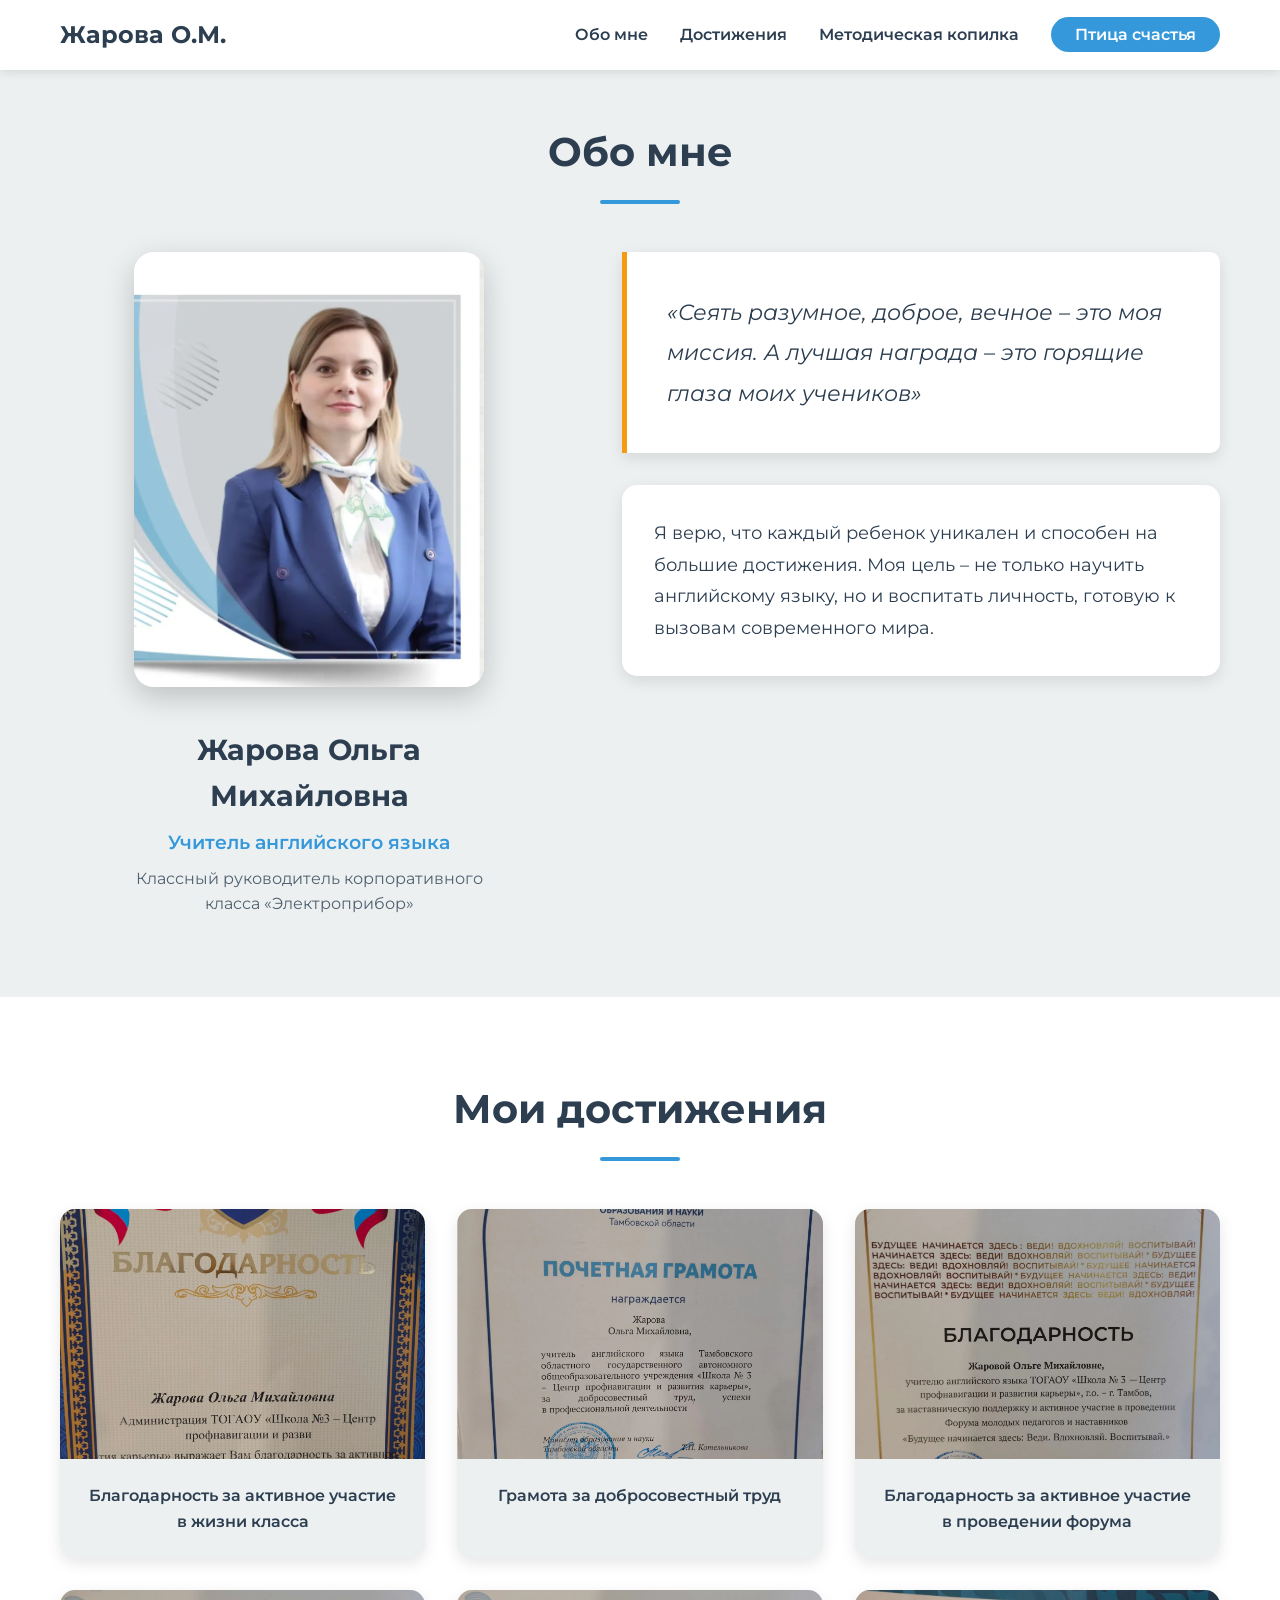
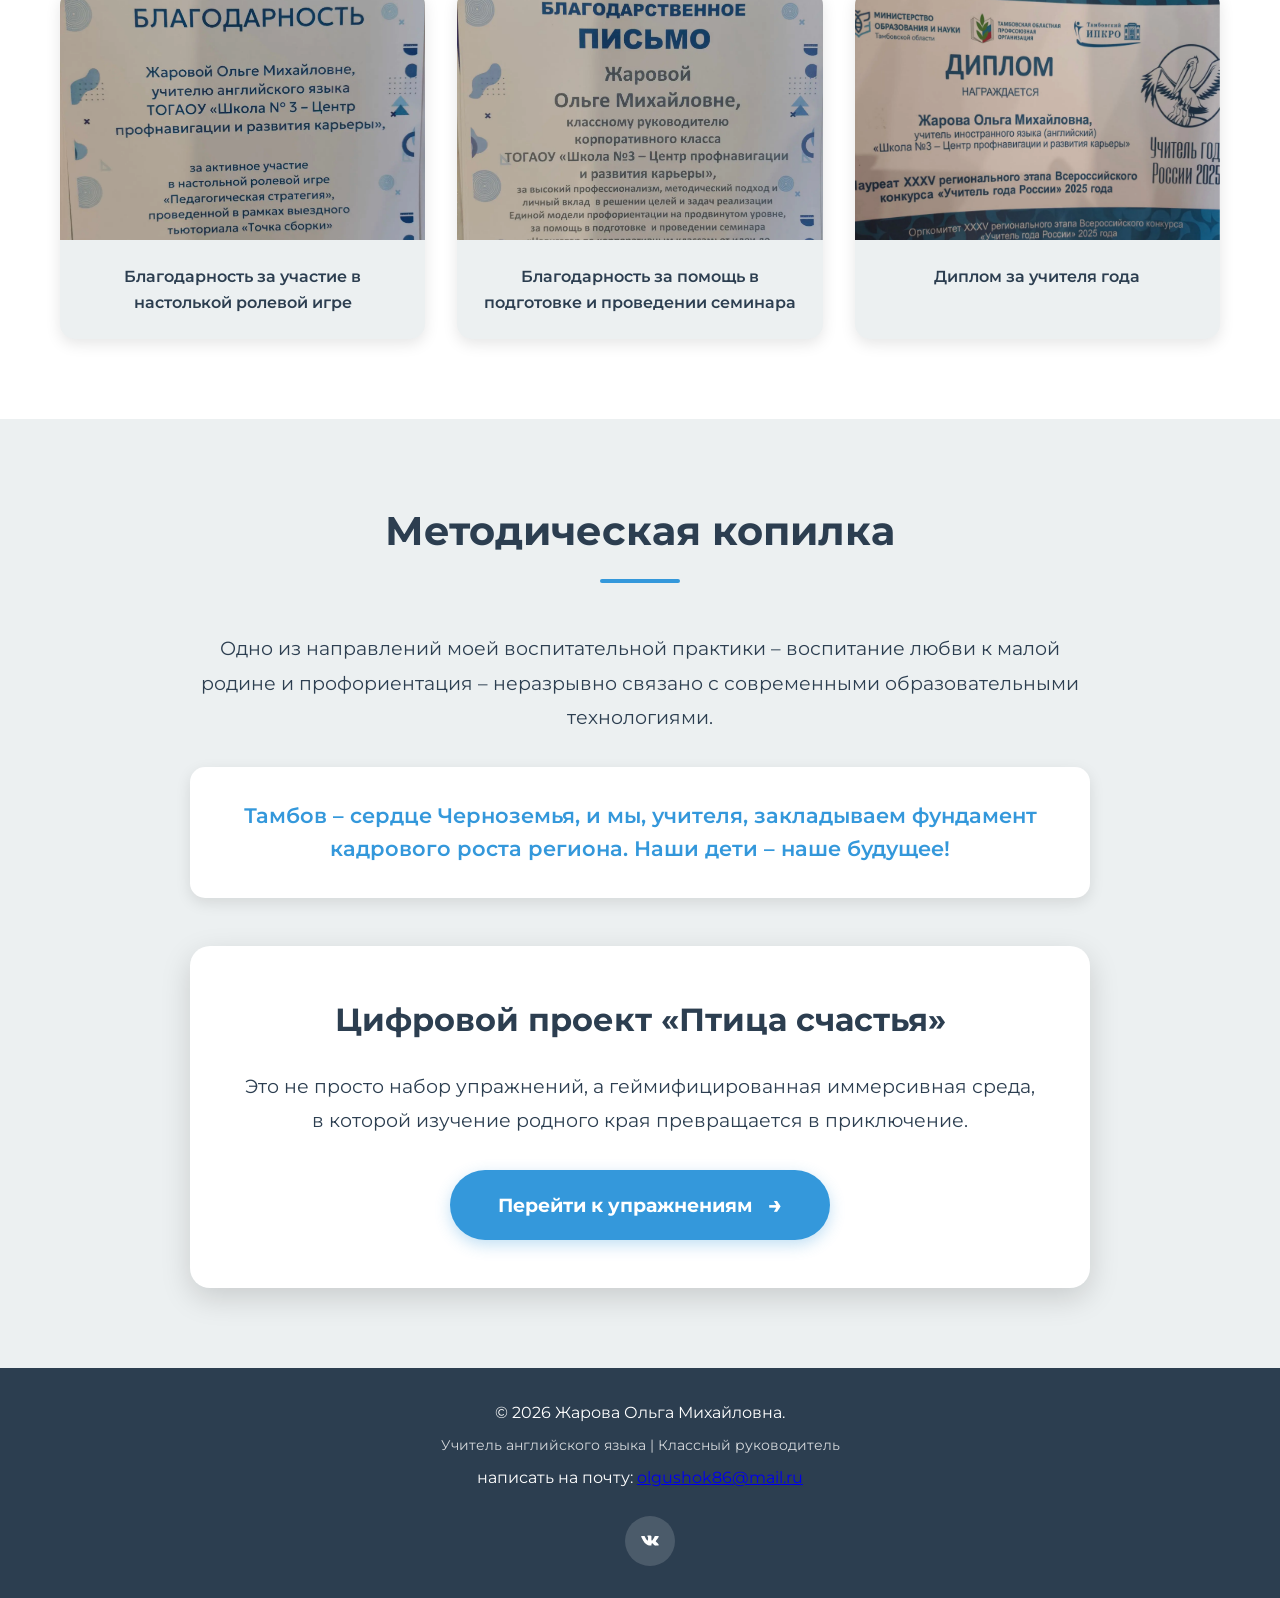
==== index.html @ 43d2dcc5 "Initial Initial" ====
<!DOCTYPE html>
<html lang="ru">
<head>
    <meta charset="UTF-8">
    <meta name="viewport" content="width=device-width, initial-scale=1.0">
    <title>Жарова Ольга Михайловна - Учитель английского языка</title>
    <link rel="stylesheet" href="styles.css">
    <link href="https://fonts.googleapis.com/css2?family=Montserrat:wght@300;400;600;700&display=swap" rel="stylesheet">
</head>
<body>
    <!-- Навигация -->
    <nav class="navbar">
        <div class="container">
            <div class="logo">Жарова О.М.</div>
            <ul class="nav-links">
                <li><a href="#about">Обо мне</a></li>
                <li><a href="#achievements">Достижения</a></li>
                <li><a href="#methodology">Методическая копилка</a></li>
                <li><a href="/game/index.html" class="game-btn">Птица счастья</a></li>
            </ul>
            <div class="burger">
                <div class="line1"></div>
                <div class="line2"></div>
                <div class="line3"></div>
            </div>
        </div>
    </nav>

    <!-- Раздел Обо мне -->
    <section id="about" class="about-section">
        <div class="container">
            <h2 class="section-title">Обо мне</h2>
            <div class="about-content">
                <div class="about-left">
                    <div class="about-image">
                        <img src="photos/Zharova.jfif" alt="Жарова Ольга Михайловна" class="teacher-photo">
                    </div>
                    <div class="teacher-name-block">
                        <h1 class="teacher-name">Жарова Ольга Михайловна</h1>
                        <p class="teacher-position">Учитель английского языка</p>
                        <p class="teacher-corporate">Классный руководитель корпоративного класса «Электроприбор»</p>
                    </div>
                </div>
                <div class="about-right">
                    <div class="quote-block">
                        <blockquote>
                            «Сеять разумное, доброе, вечное – это моя миссия. 
                            А лучшая награда – это горящие глаза моих учеников»
                        </blockquote>
                    </div>
                    <div class="teacher-info">
                        <p>Я верю, что каждый ребенок уникален и способен на большие достижения. 
                        Моя цель – не только научить английскому языку, но и воспитать личность, 
                        готовую к вызовам современного мира.</p>
                    </div>
                </div>
            </div>
        </div>
    </section>

    <!-- Раздел Достижения -->
    <section id="achievements" class="achievements-section">
        <div class="container">
            <h2 class="section-title">Мои достижения</h2>
            <div class="achievements-grid">
                <div class="achievement-card">
                    <div class="achievement-image">
                        <img src="photos/achievement-1.png" alt="Достижение 1" class="achievement-img" onclick="openLightbox(0)">
                    </div>
                    <p class="achievement-caption">Благодарность за активное участие в жизни класса</p>
                </div>
                <div class="achievement-card">
                    <div class="achievement-image">
                        <img src="photos/achievement-2.png" alt="Достижение 2" class="achievement-img" onclick="openLightbox(1)">
                    </div>
                    <p class="achievement-caption">Грамота за добросовестный труд</p>
                </div>
                <div class="achievement-card">
                    <div class="achievement-image">
                        <img src="photos/achievement-3.png" alt="Достижение 3" class="achievement-img" onclick="openLightbox(2)">
                    </div>
                    <p class="achievement-caption">Благодарность за активное участие в проведении форума</p>
                </div>
                <div class="achievement-card">
                    <div class="achievement-image">
                        <img src="photos/achievement-4.png" alt="Достижение 4" class="achievement-img" onclick="openLightbox(3)">
                    </div>
                    <p class="achievement-caption">Благодарность за участие в настолькой ролевой игре</p>
                </div>
                <div class="achievement-card">
                    <div class="achievement-image">
                        <img src="photos/achievement-5.png" alt="Достижение 5" class="achievement-img" onclick="openLightbox(4)">
                    </div>
                    <p class="achievement-caption">Благодарность за помощь в подготовке и проведении семинара</p>
                </div>
                <div class="achievement-card">
                    <div class="achievement-image">
                        <img src="photos/achievement-6.png" alt="Достижение 6" class="achievement-img" onclick="openLightbox(5)">
                    </div>
                    <p class="achievement-caption">Диплом за учителя года</p>
                </div>
            </div>
        </div>
    </section>

    <!-- Lightbox для просмотра фото на весь экран -->
    <div id="lightbox" class="lightbox" onclick="closeLightbox()">
        <span class="lightbox-close">&times;</span>
        <img class="lightbox-content" id="lightbox-img">
        <div class="lightbox-caption" id="lightbox-caption"></div>
    </div>

    <!-- Раздел Методическая копилка -->
    <section id="methodology" class="methodology-section">
        <div class="container">
            <h2 class="section-title">Методическая копилка</h2>
            <div class="methodology-content">
                <div class="methodology-text">
                    <p class="intro-text">
                        Одно из направлений моей воспитательной практики – воспитание любви к малой родине 
                        и профориентация – неразрывно связано с современными образовательными технологиями.
                    </p>
                    <p class="highlight-text">
                        Тамбов – сердце Черноземья, и мы, учителя, закладываем фундамент кадрового роста региона. 
                        Наши дети – наше будущее!
                    </p>
                    <div class="project-block">
                        <h3>Цифровой проект «Птица счастья»</h3>
                        <p>
                            Это не просто набор упражнений, а геймифицированная иммерсивная среда, 
                            в которой изучение родного края превращается в приключение.
                        </p>
                        <a href="/game/index.html" class="cta-button">
                            Перейти к упражнениям
                            <span class="arrow">→</span>
                        </a>
                    </div>
                </div>
            </div>
        </div>
    </section>

    <!-- Футер -->
    <footer class="footer">
        <div class="container">
            <p>&copy; 2026 Жарова Ольга Михайловна.</p>
            <p class="footer-subtitle">Учитель английского языка | Классный руководитель</p>
            <p class="footer-subtitle"></p>написать на почту: <a href="mailto:olgushok86@mail.ru" title="Написать на почту">olgushok86@mail.ru</p>
            
            <div class="social-links">
                <a href="https://vk.com/id20515601" target="_blank" class="social-icon vk" title="ВКонтакте">
                    <svg viewBox="0 0 24 24" xmlns="http://www.w3.org/2000/svg">
                        <path d="M12.785 16.241s.288-.032.435-.192c.136-.148.132-.427.132-.427s-.019-1.305.582-1.496c.593-.188 1.353 1.251 2.159 1.807.611.421 1.075.329 1.075.329l2.16-.03s1.129-.071.594-.964c-.044-.073-.312-.661-1.607-1.868-1.355-1.263-1.173-1.059.458-3.246.993-1.33 1.39-2.143 1.267-2.49-.118-.332-.848-.244-.848-.244l-2.436.015s-.18-.025-.315.056c-.131.079-.216.263-.216.263s-.387 1.03-.903 1.906c-1.089 1.849-1.524 1.947-1.702 1.832-.414-.267-.31-1.074-.31-1.648 0-1.79.271-2.537-.529-2.73-.266-.064-.461-.106-1.14-.113-.87-.009-1.606.003-2.023.207-.277.136-.491.439-.361.456.161.021.525.098.718.362.249.34.24 1.102.24 1.102s.143 2.109-.334 2.37c-.327.179-.776-.186-1.739-1.854-.493-.855-.865-1.8-.865-1.8s-.072-.176-.2-.271c-.155-.115-.372-.151-.372-.151l-2.315.015s-.348.01-.476.161c-.114.135-.009.413-.009.413s1.816 4.244 3.871 6.383c1.884 1.963 4.024 1.834 4.024 1.834h.97z"/>
                    </svg>
                </a>
                

                </a>
            </div>
        </div>
    </footer>

    <script src="script.js"></script>
</body>
</html>
---- styles.css ----
* {
    margin: 0;
    padding: 0;
    box-sizing: border-box;
}

:root {
    --primary-color: #2c3e50;
    --secondary-color: #3498db;
    --accent-color: #e74c3c;
    --gold-color: #f39c12;
    --light-bg: #ecf0f1;
    --text-color: #2c3e50;
    --white: #ffffff;
    --button-primary: #3498db;
    --button-hover: #2980b9;
    --button-game: #3498db;
    --button-game-hover: #2980b9;
}

body {
    font-family: 'Montserrat', sans-serif;
    line-height: 1.6;
    color: var(--text-color);
    overflow-x: hidden;
}

.container {
    max-width: 1200px;
    margin: 0 auto;
    padding: 0 20px;
}

/* Навигация */
.navbar {
    background: var(--white);
    box-shadow: 0 2px 10px rgba(0,0,0,0.1);
    position: fixed;
    width: 100%;
    top: 0;
    z-index: 1000;
    transition: all 0.3s ease;
}

.navbar .container {
    display: flex;
    justify-content: space-between;
    align-items: center;
    padding: 1rem 20px;
}

.logo {
    font-size: 1.5rem;
    font-weight: 700;
    color: var(--primary-color);
}

.nav-links {
    display: flex;
    list-style: none;
    align-items: center;
}

.nav-links li {
    margin-left: 2rem;
}

.nav-links a {
    text-decoration: none;
    color: var(--text-color);
    font-weight: 600;
    transition: color 0.3s ease;
    position: relative;
}

.nav-links a:hover {
    color: var(--secondary-color);
}

.nav-links a::after {
    content: '';
    position: absolute;
    bottom: -5px;
    left: 0;
    width: 0;
    height: 2px;
    background: var(--secondary-color);
    transition: width 0.3s ease;
}

.nav-links a:hover::after {
    width: 100%;
}

.game-btn {
    background: var(--button-game);
    color: var(--white) !important;
    padding: 0.5rem 1.5rem;
    border-radius: 25px;
    transition: background 0.3s ease, transform 0.3s ease !important;
}

.game-btn:hover {
    background: var(--button-game-hover);
    transform: translateY(-2px);
}

.game-btn::after {
    display: none !important;
}

/* Бургер меню */
.burger {
    display: none;
    cursor: pointer;
}

.burger div {
    width: 25px;
    height: 3px;
    background-color: var(--primary-color);
    margin: 5px;
    transition: all 0.3s ease;
}

/* Секции */
section {
    padding: 80px 0;
}

.section-title {
    text-align: center;
    font-size: 2.5rem;
    margin-bottom: 3rem;
    color: var(--primary-color);
    position: relative;
}

.section-title::after {
    content: '';
    display: block;
    width: 80px;
    height: 4px;
    background: var(--secondary-color);
    margin: 1rem auto;
    border-radius: 2px;
}

/* Обо мне - начало сайта */
.about-section {
    background: var(--light-bg);
    margin-top: 60px; /* Отступ для фиксированной навигации */
    padding-top: 60px;
}

.about-content {
    display: grid;
    grid-template-columns: 1fr 1.2fr;
    gap: 4rem;
    align-items: start;
}

.about-left {
    display: flex;
    flex-direction: column;
    align-items: center;
}

.about-image {
    width: 100%;
    max-width: 350px;
    margin-bottom: 2rem;
}

.teacher-photo {
    width: 100%;
    height: auto;
    border-radius: 20px;
    box-shadow: 0 10px 30px rgba(0,0,0,0.2);
    object-fit: cover;
}

.teacher-name-block {
    text-align: center;
    width: 100%;
    max-width: 350px;
}

.teacher-name {
    font-size: 1.8rem;
    color: var(--primary-color);
    margin-bottom: 0.5rem;
    font-weight: 700;
}

.teacher-position {
    font-size: 1.2rem;
    color: var(--secondary-color);
    margin-bottom: 0.5rem;
    font-weight: 600;
}

.teacher-corporate {
    font-size: 1rem;
    color: var(--text-color);
    opacity: 0.8;
}

.about-right {
    display: flex;
    flex-direction: column;
    gap: 2rem;
}

.quote-block {
    background: var(--white);
    padding: 2.5rem;
    border-left: 5px solid var(--gold-color);
    border-radius: 0 10px 10px 0;
    box-shadow: 0 5px 15px rgba(0,0,0,0.1);
}

blockquote {
    font-size: 1.4rem;
    font-style: italic;
    color: var(--text-color);
    line-height: 1.8;
}

.teacher-info {
    background: var(--white);
    padding: 2rem;
    border-radius: 15px;
    box-shadow: 0 5px 15px rgba(0,0,0,0.1);
}

.teacher-info p {
    font-size: 1.1rem;
    line-height: 1.8;
}

/* Достижения */
.achievements-section {
    background: var(--white);
}

.achievements-grid {
    display: grid;
    grid-template-columns: repeat(auto-fit, minmax(300px, 1fr));
    gap: 2rem;
}

.achievement-card {
    background: var(--light-bg);
    border-radius: 15px;
    overflow: hidden;
    box-shadow: 0 5px 15px rgba(0,0,0,0.1);
    transition: transform 0.3s ease, box-shadow 0.3s ease;
    cursor: pointer;
}

.achievement-card:hover {
    transform: translateY(-10px);
    box-shadow: 0 15px 30px rgba(0,0,0,0.2);
}

.achievement-image {
    width: 100%;
    height: 250px;
    overflow: hidden;
    background: #bdc3c7;
}

.achievement-img {
    width: 100%;
    height: 100%;
    object-fit: cover;
    transition: transform 0.3s ease;
}

.achievement-card:hover .achievement-img {
    transform: scale(1.05);
}

.achievement-caption {
    padding: 1.5rem;
    text-align: center;
    font-weight: 600;
    color: var(--primary-color);
}

/* Lightbox */
.lightbox {
    display: none;
    position: fixed;
    z-index: 2000;
    padding-top: 50px;
    left: 0;
    top: 0;
    width: 100%;
    height: 100%;
    overflow: auto;
    background-color: rgba(0, 0, 0, 0.95);
}

.lightbox-content {
    margin: auto;
    display: block;
    max-width: 90%;
    max-height: 85vh;
    object-fit: contain;
    animation: zoomIn 0.3s ease;
}

@keyframes zoomIn {
    from {
        transform: scale(0.8);
        opacity: 0;
    }
    to {
        transform: scale(1);
        opacity: 1;
    }
}

.lightbox-close {
    position: absolute;
    top: 20px;
    right: 35px;
    color: #f1f1f1;
    font-size: 40px;
    font-weight: bold;
    cursor: pointer;
    transition: 0.3s;
}

.lightbox-close:hover,
.lightbox-close:focus {
    color: #bbb;
    text-decoration: none;
}

.lightbox-caption {
    margin: auto;
    display: block;
    width: 80%;
    max-width: 700px;
    text-align: center;
    color: #ccc;
    padding: 10px 0;
    height: 150px;
    font-size: 1.2rem;
}

/* Методическая копилка */
.methodology-section {
    background: var(--light-bg);
}

.methodology-content {
    max-width: 900px;
    margin: 0 auto;
}

.intro-text {
    font-size: 1.2rem;
    line-height: 1.8;
    margin-bottom: 2rem;
    text-align: center;
}

.highlight-text {
    font-size: 1.3rem;
    font-weight: 600;
    color: var(--secondary-color);
    text-align: center;
    margin-bottom: 3rem;
    padding: 2rem;
    background: var(--white);
    border-radius: 15px;
    box-shadow: 0 5px 15px rgba(0,0,0,0.1);
}

.project-block {
    background: var(--white);
    padding: 3rem;
    border-radius: 20px;
    box-shadow: 0 10px 30px rgba(0,0,0,0.15);
    text-align: center;
}

.project-block h3 {
    font-size: 2rem;
    color: var(--primary-color);
    margin-bottom: 1.5rem;
}

.project-block p {
    font-size: 1.2rem;
    line-height: 1.8;
    margin-bottom: 2rem;
}

.cta-button {
    display: inline-flex;
    align-items: center;
    gap: 1rem;
    background: var(--button-primary);
    color: var(--white);
    padding: 1rem 3rem;
    border-radius: 50px;
    text-decoration: none;
    font-weight: 700;
    font-size: 1.2rem;
    transition: all 0.3s ease;
    box-shadow: 0 5px 15px rgba(52, 152, 219, 0.3);
}

.cta-button:hover {
    background: var(--button-hover);
    transform: translateY(-3px);
    box-shadow: 0 10px 25px rgba(52, 152, 219, 0.4);
}

.arrow {
    font-size: 1.5rem;
    transition: transform 0.3s ease;
}

.cta-button:hover .arrow {
    transform: translateX(5px);
}

/* Футер */
.footer {
    background: var(--primary-color);
    color: var(--white);
    text-align: center;
    padding: 2rem 0;
}

.footer-subtitle {
    margin-top: 0.5rem;
    opacity: 0.8;
    font-size: 0.9rem;
}

/* ===== СОЦИАЛЬНЫЕ ИКОНКИ В ФУТЕРЕ ===== */
.social-links {
    display: flex;
    justify-content: center;
    gap: 20px;
    margin-top: 25px;
}

.social-icon {
    display: inline-flex;
    align-items: center;
    justify-content: center;
    width: 50px;
    height: 50px;
    border-radius: 50%;
    background: rgba(255, 255, 255, 0.15);
    transition: all 0.3s ease;
    text-decoration: none;
}

.social-icon svg {
    width: 26px;
    height: 26px;
    fill: #ffffff;
    transition: fill 0.3s ease;
}

/* ВКонтакте */
.social-icon.vk:hover {
    background: #0077FF;
    transform: translateY(-3px);
    box-shadow: 0 5px 15px rgba(0, 119, 255, 0.4);
}

/* Mail.ru */
.social-icon.mail:hover {
    background: #FF9E00;
    transform: translateY(-3px);
    box-shadow: 0 5px 15px rgba(255, 158, 0, 0.4);
}

/* Адаптивность */
@media screen and (max-width: 480px) {
    .social-icon {
        width: 45px;
        height: 45px;
    }
    
    .social-icon svg {
        width: 22px;
        height: 22px;
    }
}

/* Анимации */
@keyframes fadeInUp {
    from {
        opacity: 0;
        transform: translateY(30px);
    }
    to {
        opacity: 1;
        transform: translateY(0);
    }
}

/* Адаптивность */
@media screen and (max-width: 968px) {
    .about-content {
        grid-template-columns: 1fr;
        gap: 3rem;
    }
    
    .about-left {
        order: 1;
    }
    
    .about-right {
        order: 2;
    }
    
    .teacher-name {
        font-size: 1.5rem;
    }
    
    .teacher-position {
        font-size: 1.1rem;
    }
}

@media screen and (max-width: 768px) {
    .nav-links {
        position: absolute;
        right: 0px;
        height: 92vh;
        top: 60px;
        background-color: var(--white);
        display: flex;
        flex-direction: column;
        align-items: center;
        width: 50%;
        transform: translateX(100%);
        transition: transform 0.5s ease-in;
        box-shadow: -2px 0 10px rgba(0,0,0,0.1);
        padding-top: 2rem;
    }

    .nav-links li {
        margin: 2rem 0;
    }

    .burger {
        display: block;
    }

    .nav-active {
        transform: translateX(0%);
    }

    .section-title {
        font-size: 2rem;
    }

    .achievements-grid {
        grid-template-columns: 1fr;
    }

    .project-block {
        padding: 2rem 1.5rem;
    }

    .cta-button {
        padding: 0.8rem 2rem;
        font-size: 1rem;
    }

    .lightbox-content {
        max-width: 95%;
    }

    .lightbox-caption {
        width: 90%;
        height: auto;
        font-size: 1rem;
    }
    
    blockquote {
        font-size: 1.2rem;
    }
}

@media screen and (max-width: 480px) {
    section {
        padding: 50px 0;
    }
    
    .about-section {
        margin-top: 60px;
        padding-top: 40px;
    }

    .teacher-name {
        font-size: 1.3rem;
    }
    
    .teacher-position {
        font-size: 1rem;
    }
    
    .teacher-corporate {
        font-size: 0.9rem;
    }

    .lightbox-close {
        font-size: 30px;
        top: 10px;
        right: 20px;
    }
}
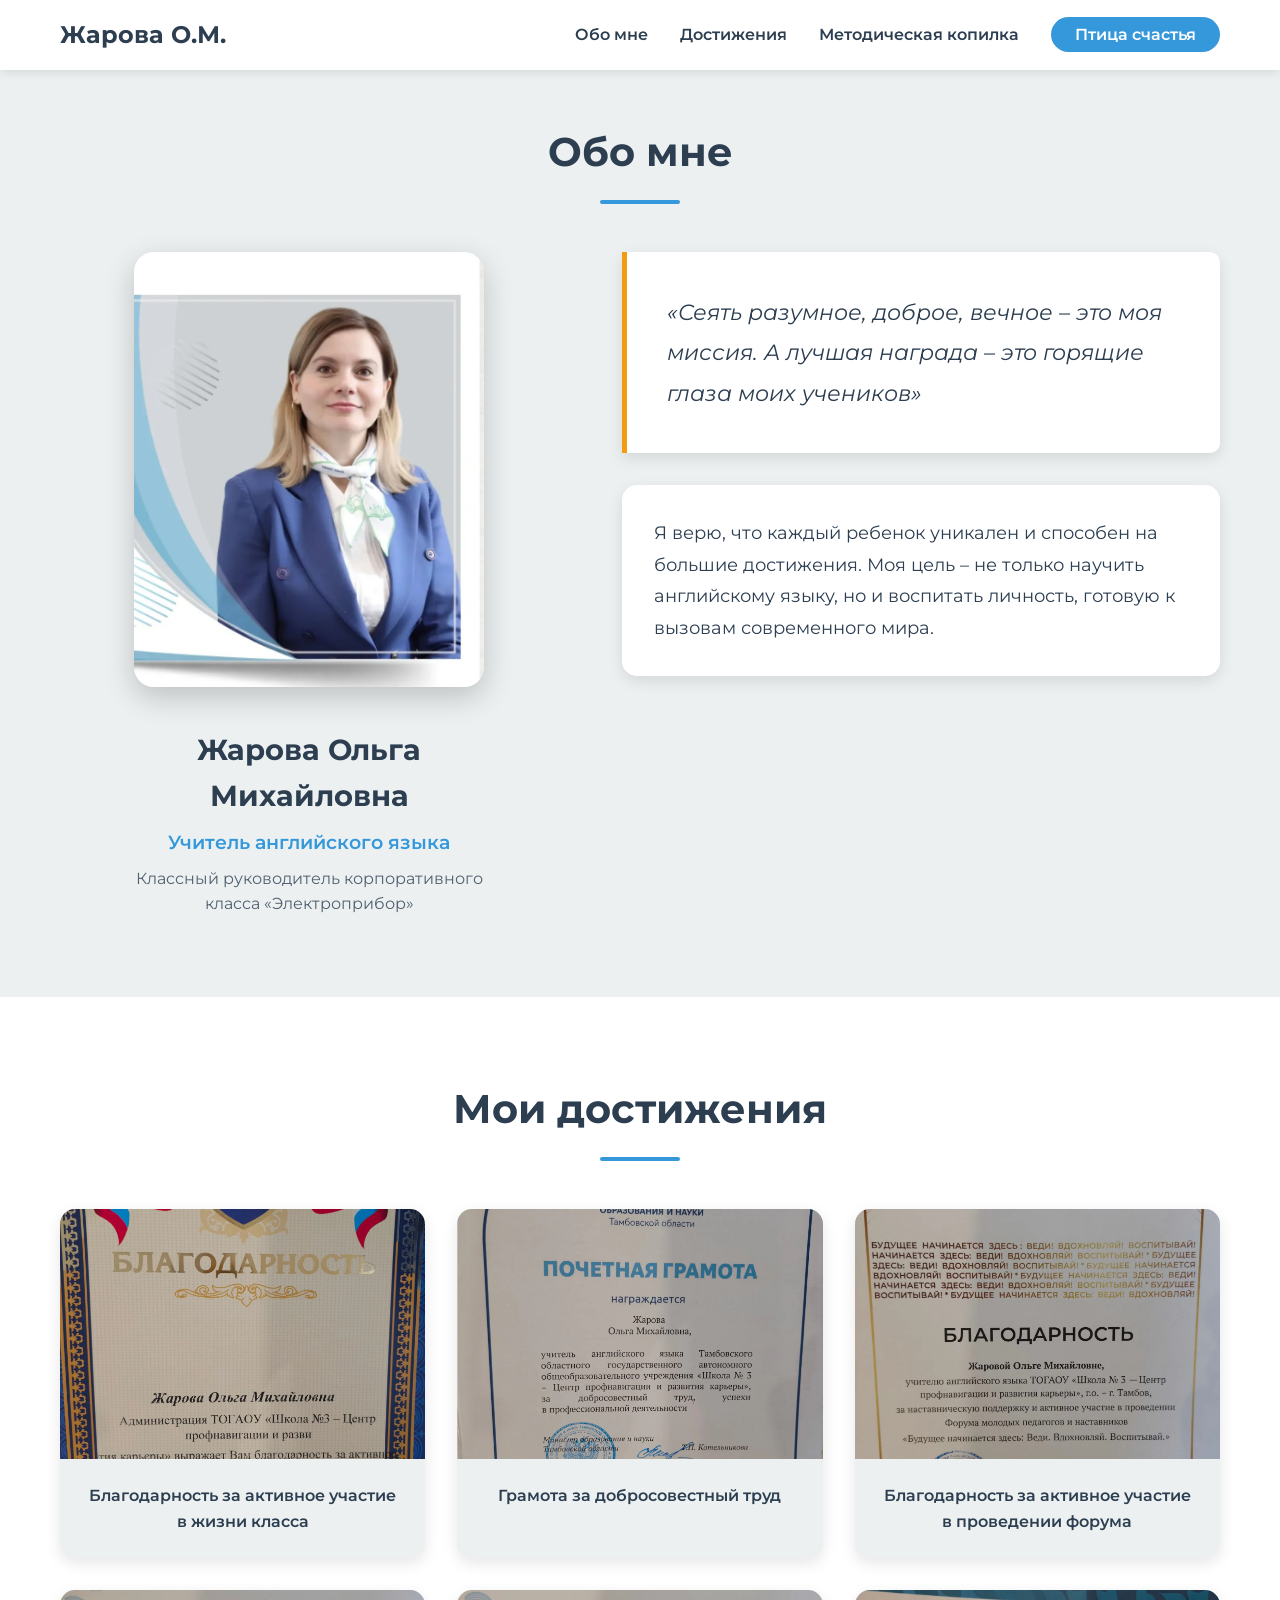
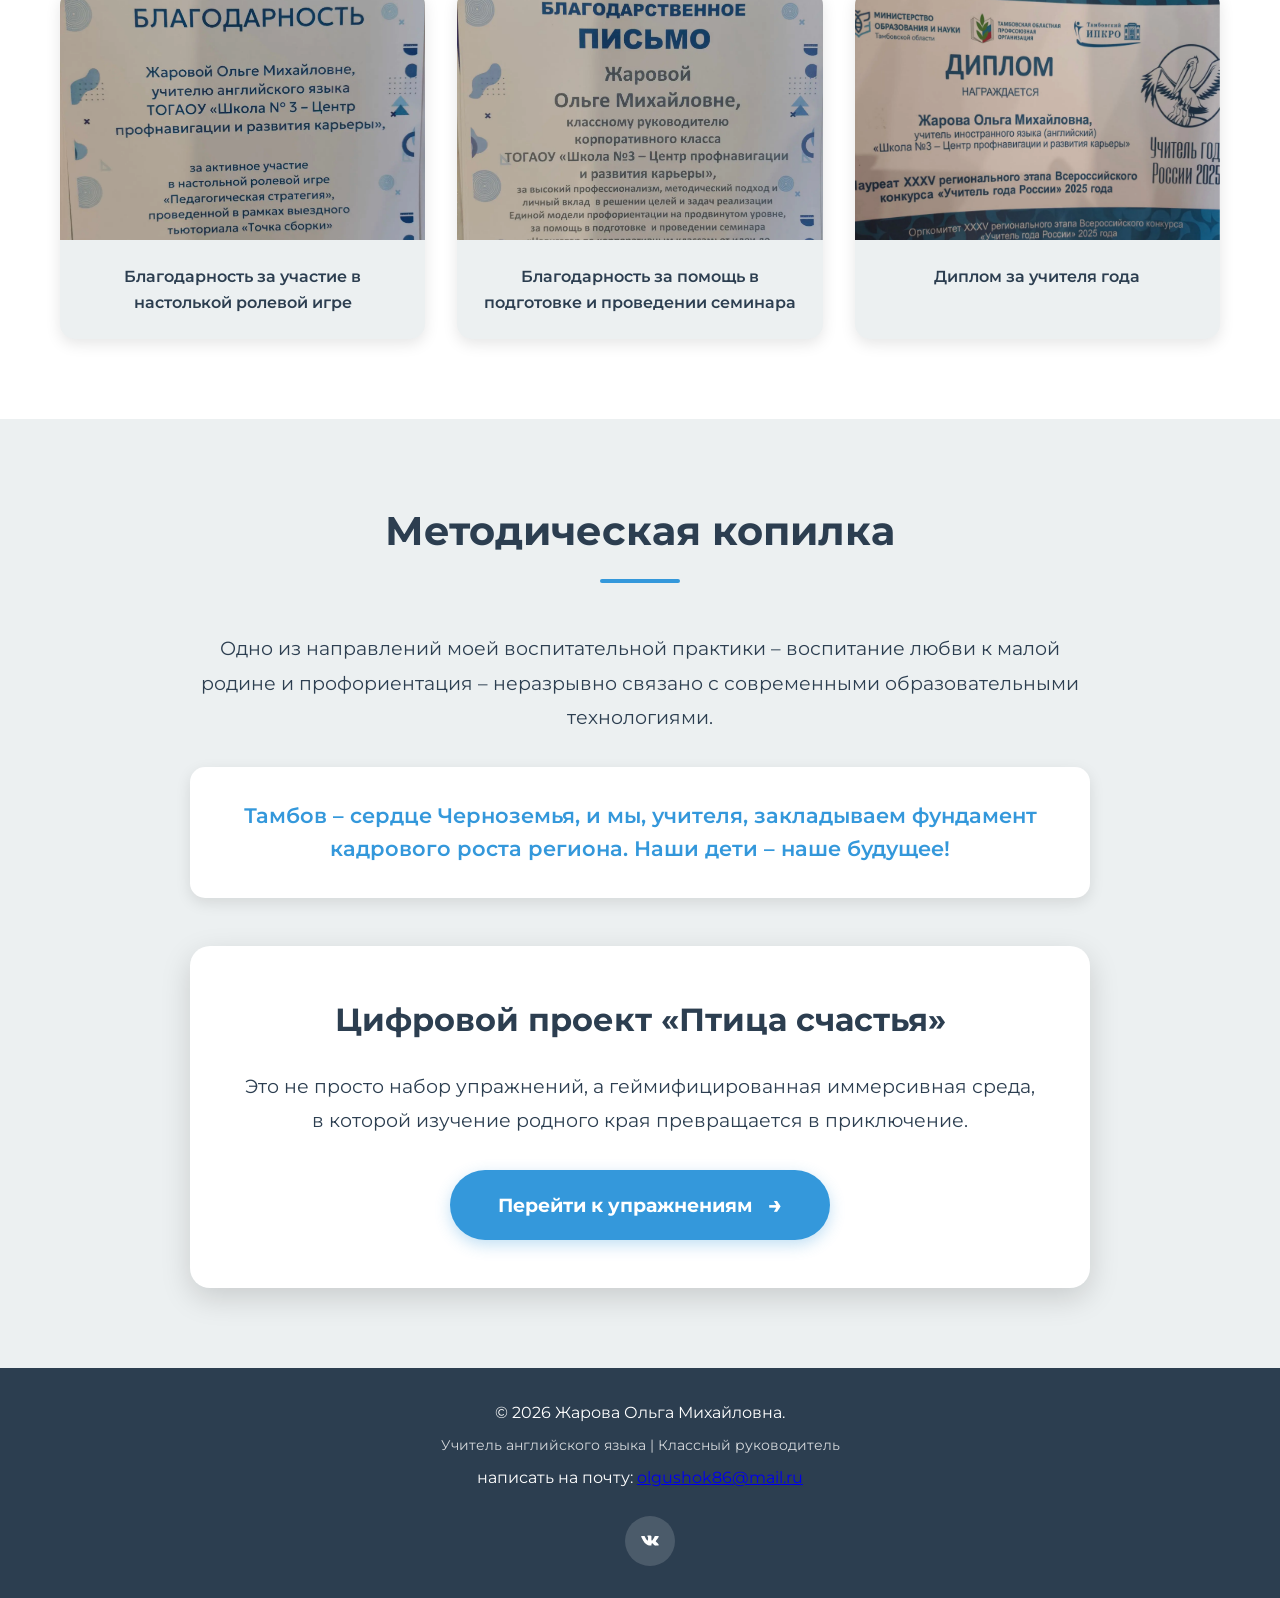
==== commit 6882ac89: "Update index.html1" ====
--- a/index.html
+++ b/index.html
@@ -162,4 +162,4 @@
 
     <script src="script.js"></script>
 </body>
-</html>+</html>
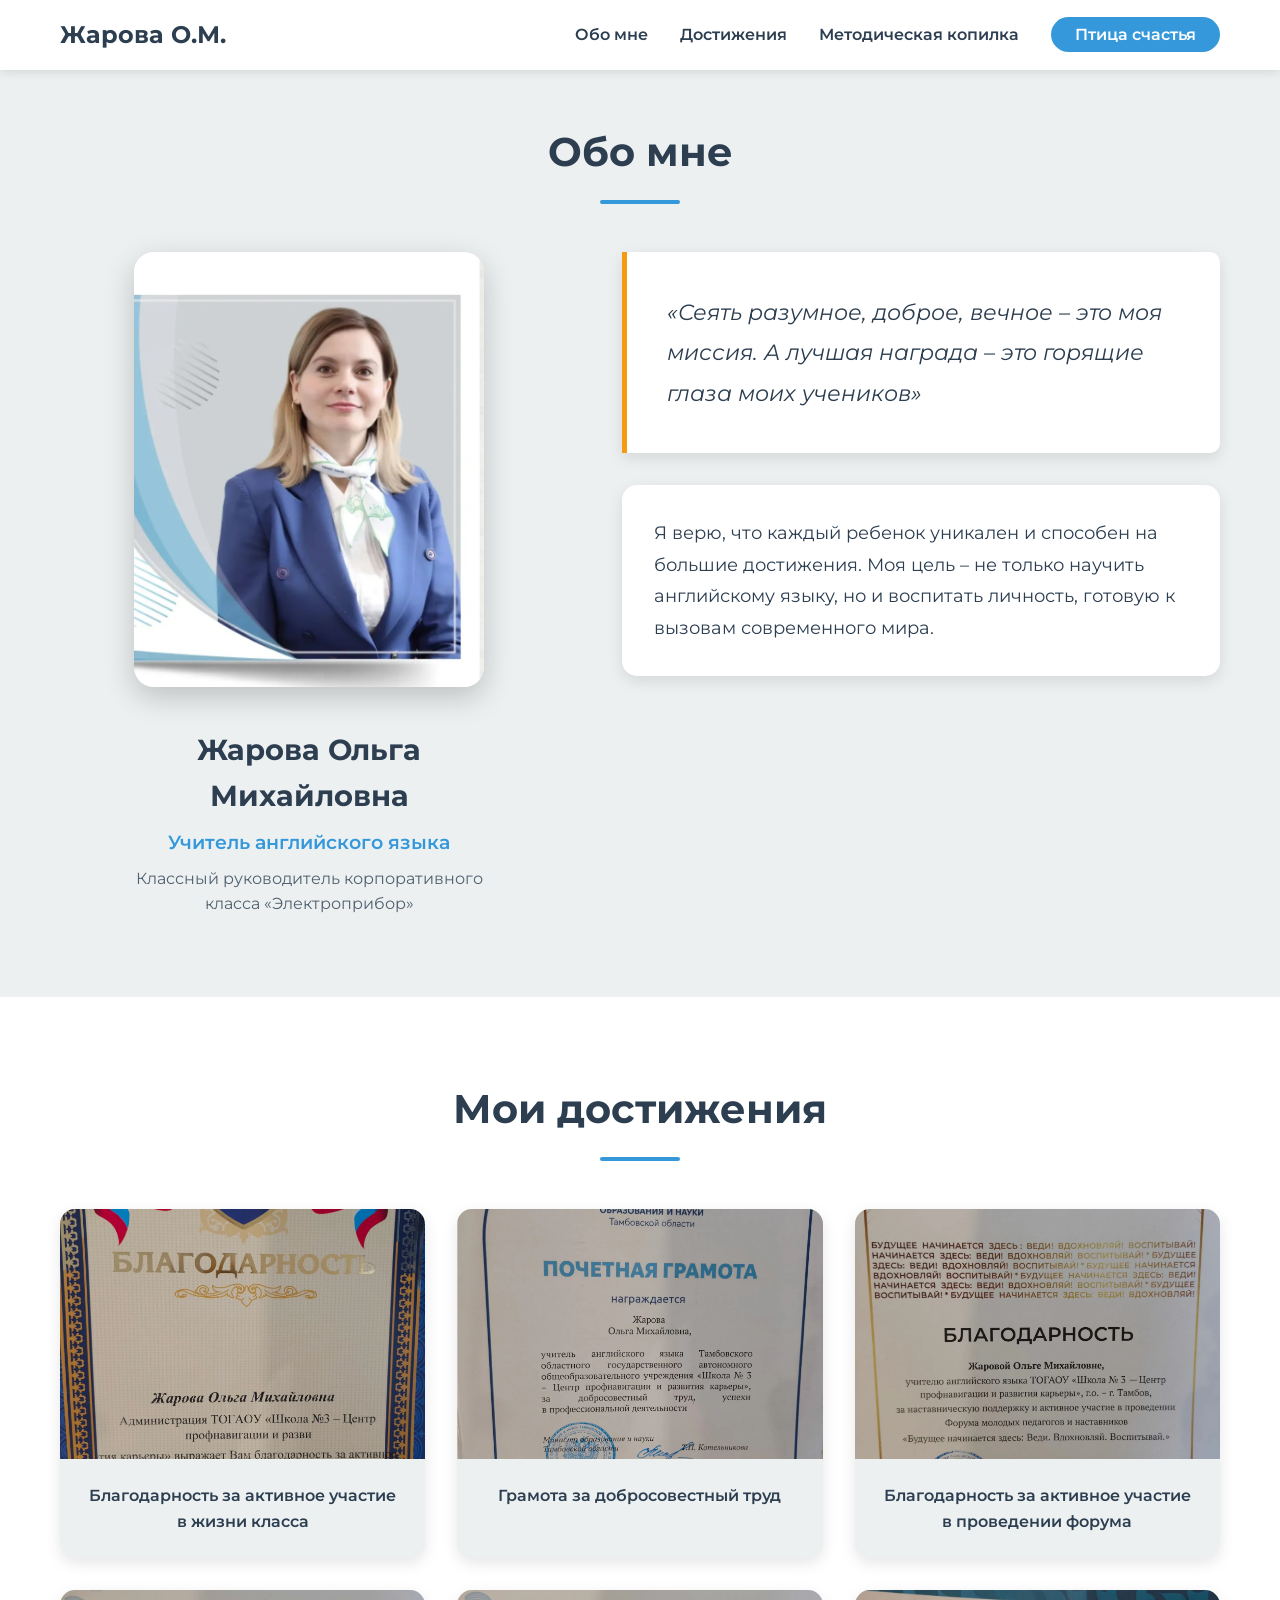
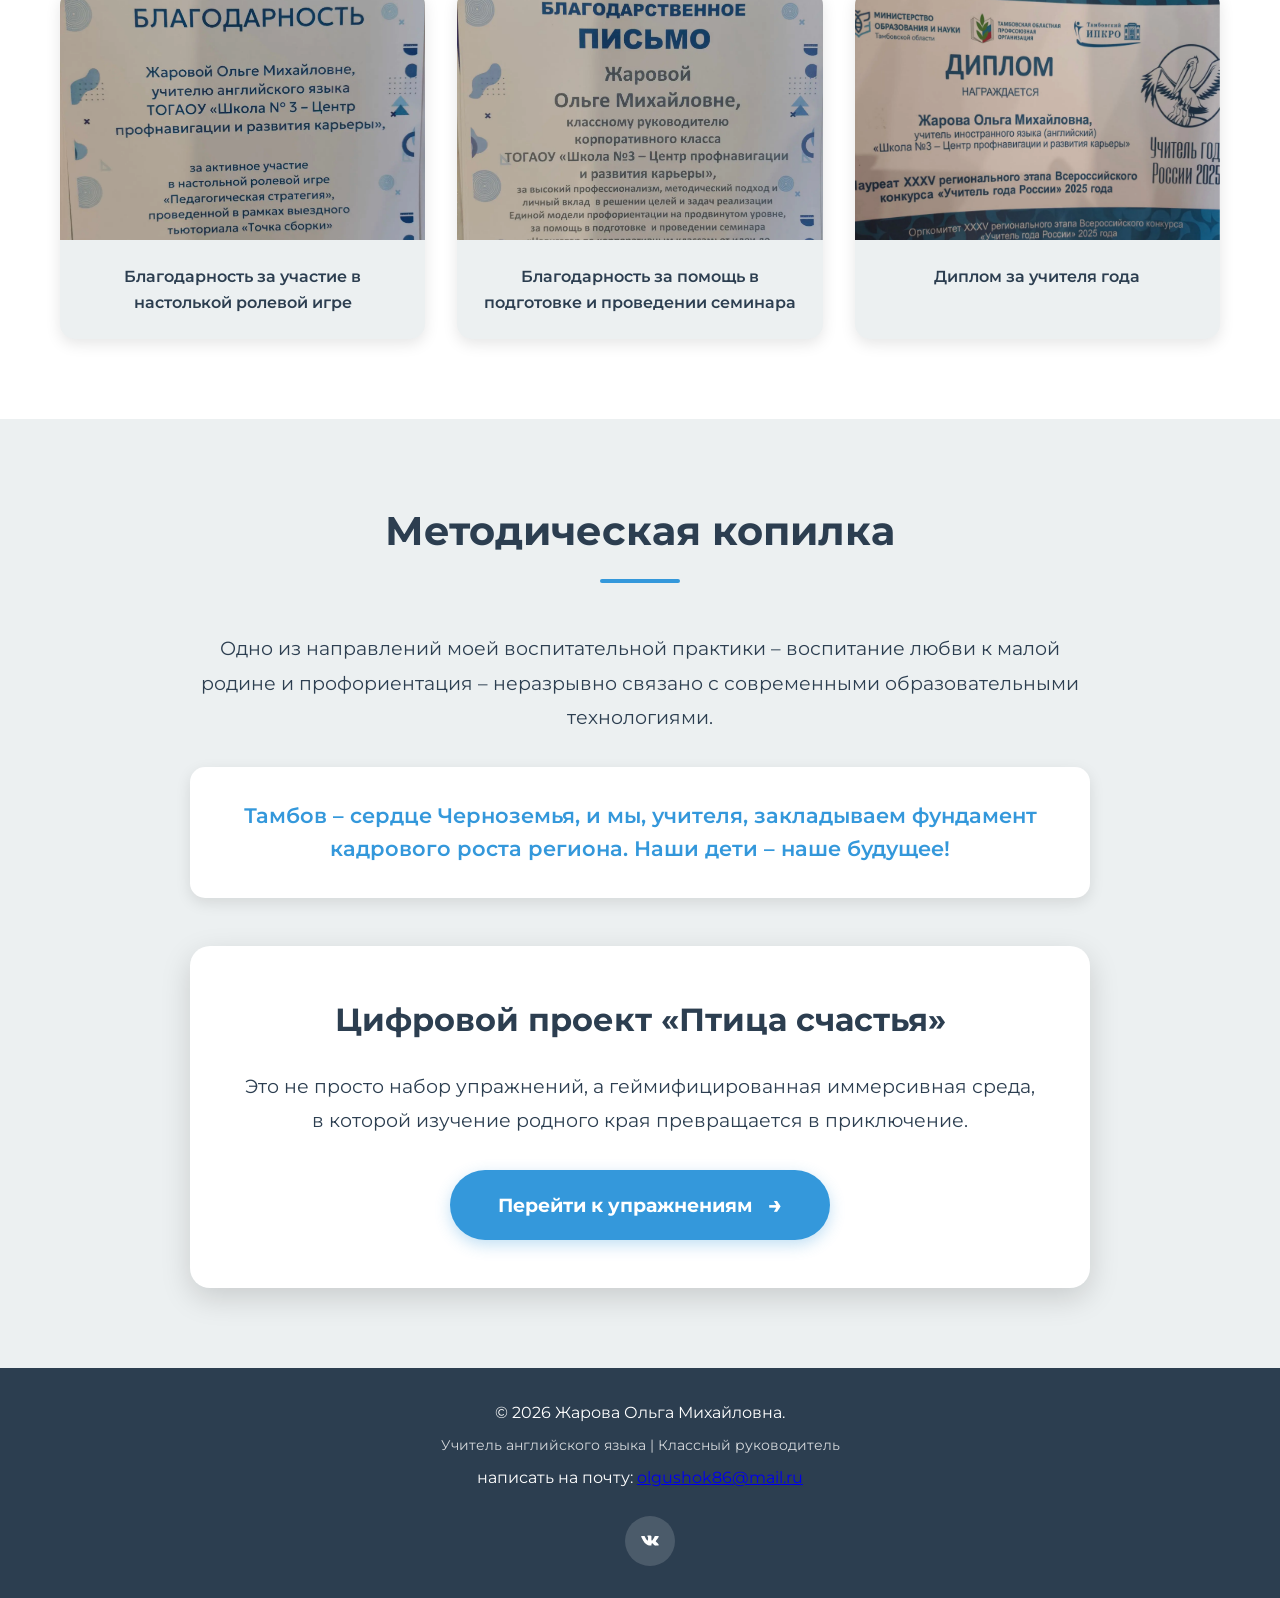
==== commit 122a45c7: "Update index.html" ====
--- a/index.html
+++ b/index.html
@@ -16,7 +16,7 @@
                 <li><a href="#about">Обо мне</a></li>
                 <li><a href="#achievements">Достижения</a></li>
                 <li><a href="#methodology">Методическая копилка</a></li>
-                <li><a href="/game/index.html" class="game-btn">Птица счастья</a></li>
+                <li><a href="game/index.html" class="game-btn">Птица счастья</a></li>
             </ul>
             <div class="burger">
                 <div class="line1"></div>
@@ -130,7 +130,7 @@
                             Это не просто набор упражнений, а геймифицированная иммерсивная среда, 
                             в которой изучение родного края превращается в приключение.
                         </p>
-                        <a href="/game/index.html" class="cta-button">
+                        <a href="game/index.html" class="cta-button">
                             Перейти к упражнениям
                             <span class="arrow">→</span>
                         </a>
